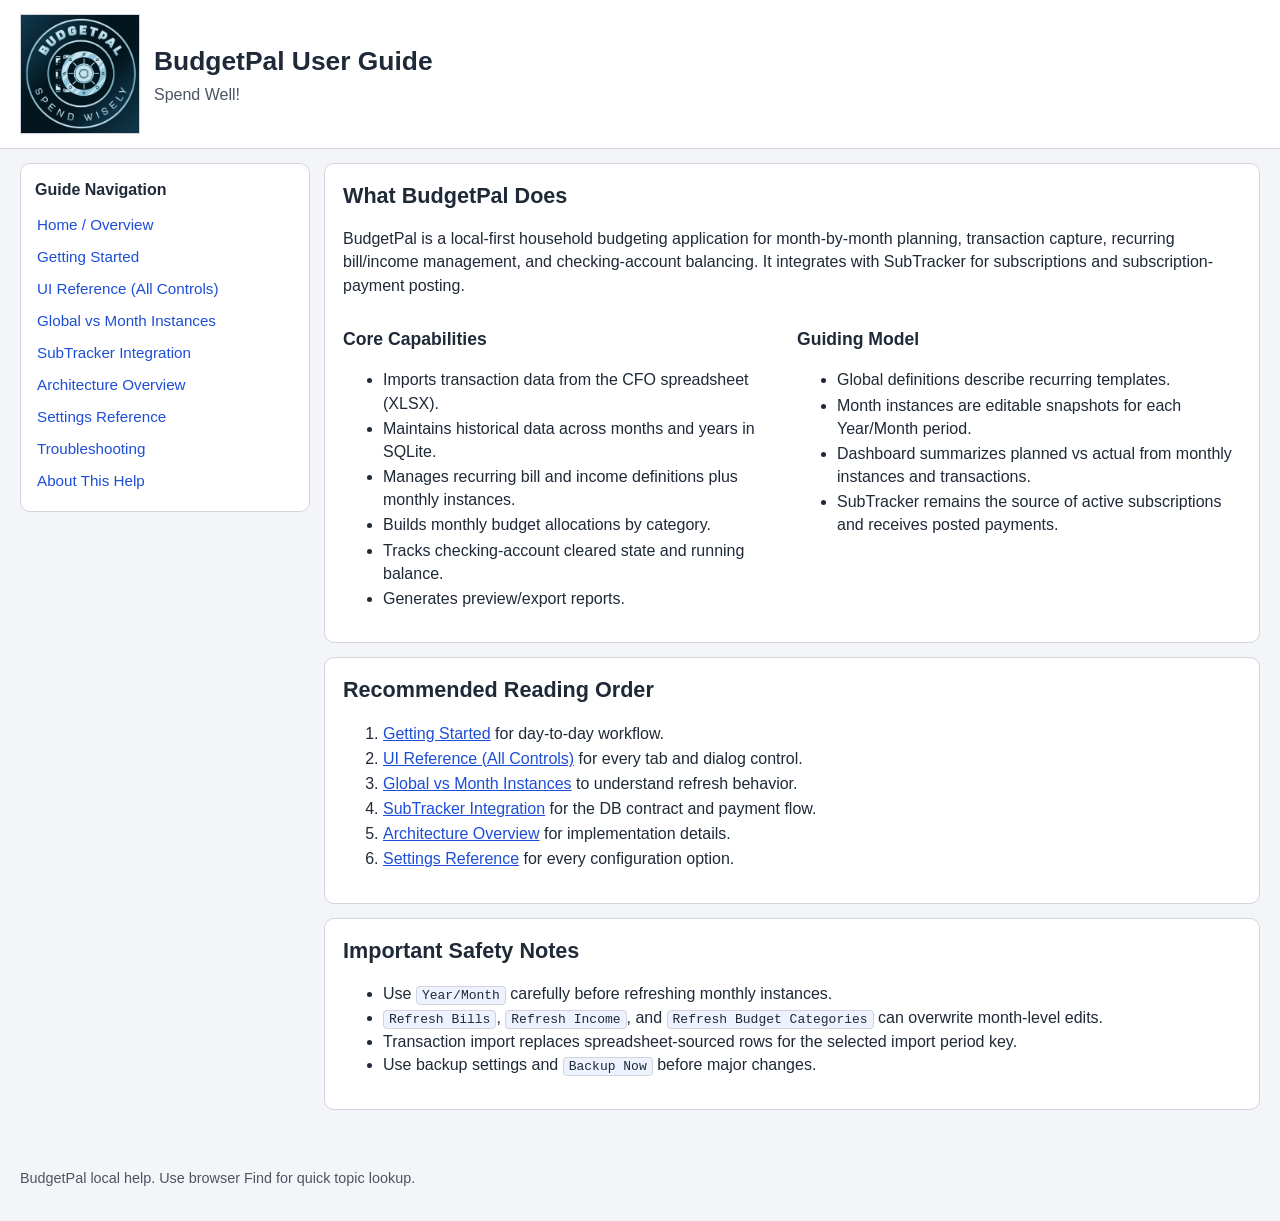
==== help/index.html @ 59052a3c "feat(settings+import): add categories export path setting, enforce non-creating import category mapp" ====
<!doctype html>
<html lang="en">
<head>
  <meta charset="utf-8">
  <meta name="viewport" content="width=device-width, initial-scale=1">
  <title>BudgetPal User Guide</title>
  <link rel="stylesheet" href="css/help.css">
</head>
<body>
  <header class="site-header">
    <div class="brand-row">
      <img src="assets/BudgetPal_Logo_Lg.png" alt="BudgetPal logo" class="brand-logo">
      <div class="brand-text">
        <h1>BudgetPal User Guide</h1>
        <p>Spend Well!</p>
      </div>
    </div>
  </header>

  <div class="layout">
    <aside class="sidebar">
      <h2>Guide Navigation</h2>

  <nav>
    <a href="index.html">Home / Overview</a>
    <a href="getting_started.html">Getting Started</a>
    <a href="ui_reference.html">UI Reference (All Controls)</a>
    <a href="global_month_model.html">Global vs Month Instances</a>
    <a href="subtracker_integration.html">SubTracker Integration</a>
    <a href="architecture.html">Architecture Overview</a>
    <a href="settings_reference.html">Settings Reference</a>
    <a href="troubleshooting.html">Troubleshooting</a>
    <a href="about_help.html">About This Help</a>
  </nav>
    </aside>

    <main class="content">
      <section class="card">
        <h2>What BudgetPal Does</h2>
        <p>
          BudgetPal is a local-first household budgeting application for month-by-month planning,
          transaction capture, recurring bill/income management, and checking-account balancing.
          It integrates with SubTracker for subscriptions and subscription-payment posting.
        </p>
        <div class="grid-2">
          <div>
            <h3>Core Capabilities</h3>
            <ul class="tight">
              <li>Imports transaction data from the CFO spreadsheet (XLSX).</li>
              <li>Maintains historical data across months and years in SQLite.</li>
              <li>Manages recurring bill and income definitions plus monthly instances.</li>
              <li>Builds monthly budget allocations by category.</li>
              <li>Tracks checking-account cleared state and running balance.</li>
              <li>Generates preview/export reports.</li>
            </ul>
          </div>
          <div>
            <h3>Guiding Model</h3>
            <ul class="tight">
              <li>Global definitions describe recurring templates.</li>
              <li>Month instances are editable snapshots for each Year/Month period.</li>
              <li>Dashboard summarizes planned vs actual from monthly instances and transactions.</li>
              <li>SubTracker remains the source of active subscriptions and receives posted payments.</li>
            </ul>
          </div>
        </div>
      </section>

      <section class="card">
        <h2>Recommended Reading Order</h2>
        <ol class="tight">
          <li><a href="getting_started.html">Getting Started</a> for day-to-day workflow.</li>
          <li><a href="ui_reference.html">UI Reference (All Controls)</a> for every tab and dialog control.</li>
          <li><a href="global_month_model.html">Global vs Month Instances</a> to understand refresh behavior.</li>
          <li><a href="subtracker_integration.html">SubTracker Integration</a> for the DB contract and payment flow.</li>
          <li><a href="architecture.html">Architecture Overview</a> for implementation details.</li>
          <li><a href="settings_reference.html">Settings Reference</a> for every configuration option.</li>
        </ol>
      </section>

      <section class="card">
        <h2>Important Safety Notes</h2>
        <ul>
          <li>Use <code>Year/Month</code> carefully before refreshing monthly instances.</li>
          <li><code>Refresh Bills</code>, <code>Refresh Income</code>, and <code>Refresh Budget Categories</code> can overwrite month-level edits.</li>
          <li>Transaction import replaces spreadsheet-sourced rows for the selected import period key.</li>
          <li>Use backup settings and <code>Backup Now</code> before major changes.</li>
        </ul>
      </section>
    </main>
  </div>

  <footer>
    <p>BudgetPal local help. Use browser Find for quick topic lookup.</p>
  </footer>
</body>
</html>
---- help/css/help.css ----
:root {
  --bg: #f4f5f8;
  --panel: #ffffff;
  --ink: #1f2937;
  --muted: #4b5563;
  --line: #d1d5db;
  --brand: #ea580c;
  --brand-soft: #fff7ed;
  --link: #1d4ed8;
}

* { box-sizing: border-box; }

body {
  margin: 0;
  background: var(--bg);
  color: var(--ink);
  font-family: "Helvetica Neue", Helvetica, Arial, sans-serif;
  line-height: 1.45;
}

.site-header {
  background: var(--panel);
  border-bottom: 1px solid var(--line);
  padding: 14px 20px;
}

.brand-row {
  max-width: 1320px;
  margin: 0 auto;
  display: flex;
  align-items: center;
  gap: 14px;
}

.brand-logo {
  width: 120px;
  height: auto;
  display: block;
  border: 1px solid var(--line);
  background: #fff;
}

.brand-text h1 {
  margin: 0;
  font-size: 1.65rem;
}

.brand-text p {
  margin: 2px 0 0 0;
  color: var(--muted);
  font-size: 1rem;
}

.layout {
  max-width: 1320px;
  margin: 0 auto;
  display: grid;
  grid-template-columns: 290px minmax(0, 1fr);
  gap: 14px;
  padding: 14px 20px 30px 20px;
}

.sidebar {
  background: var(--panel);
  border: 1px solid var(--line);
  border-radius: 10px;
  padding: 14px;
  position: sticky;
  top: 14px;
  align-self: start;
}

.sidebar h2 {
  margin: 0 0 8px 0;
  font-size: 1rem;
}

.sidebar nav a {
  display: block;
  padding: 5px 2px;
  color: var(--link);
  text-decoration: none;
  font-size: 0.95rem;
}

.sidebar nav a:hover,
.sidebar nav a:focus { text-decoration: underline; }

.content { min-width: 0; }

.card {
  background: var(--panel);
  border: 1px solid var(--line);
  border-radius: 10px;
  padding: 16px 18px;
  margin: 0 0 14px 0;
}

.card h2,
.card h3,
.card h4 {
  margin-top: 0;
  margin-bottom: 10px;
}

.card h2 { font-size: 1.35rem; }
.card h3 { font-size: 1.1rem; margin-top: 14px; }

.grid-2 {
  display: grid;
  grid-template-columns: repeat(2, minmax(0, 1fr));
  gap: 10px;
}

.table-wrap { overflow-x: auto; }

table {
  width: 100%;
  border-collapse: collapse;
  margin: 8px 0;
}

th, td {
  border: 1px solid var(--line);
  text-align: left;
  vertical-align: top;
  padding: 8px 10px;
  font-size: 0.94rem;
}

th { background: #f3f4f6; }

ul.tight li,
ol.tight li { margin: 2px 0; }

code {
  background: #eef2ff;
  border: 1px solid var(--line);
  border-radius: 4px;
  padding: 1px 5px;
}

a { color: var(--link); }

.note {
  border-left: 4px solid var(--brand);
  background: var(--brand-soft);
  padding: 10px 12px;
  margin: 10px 0;
  border-radius: 6px;
}

footer {
  max-width: 1320px;
  margin: 0 auto;
  color: var(--muted);
  font-size: 0.9rem;
  padding: 0 20px 20px 20px;
}

@media (max-width: 1024px) {
  .layout { grid-template-columns: 1fr; }
  .sidebar { position: static; }
  .grid-2 { grid-template-columns: 1fr; }
}
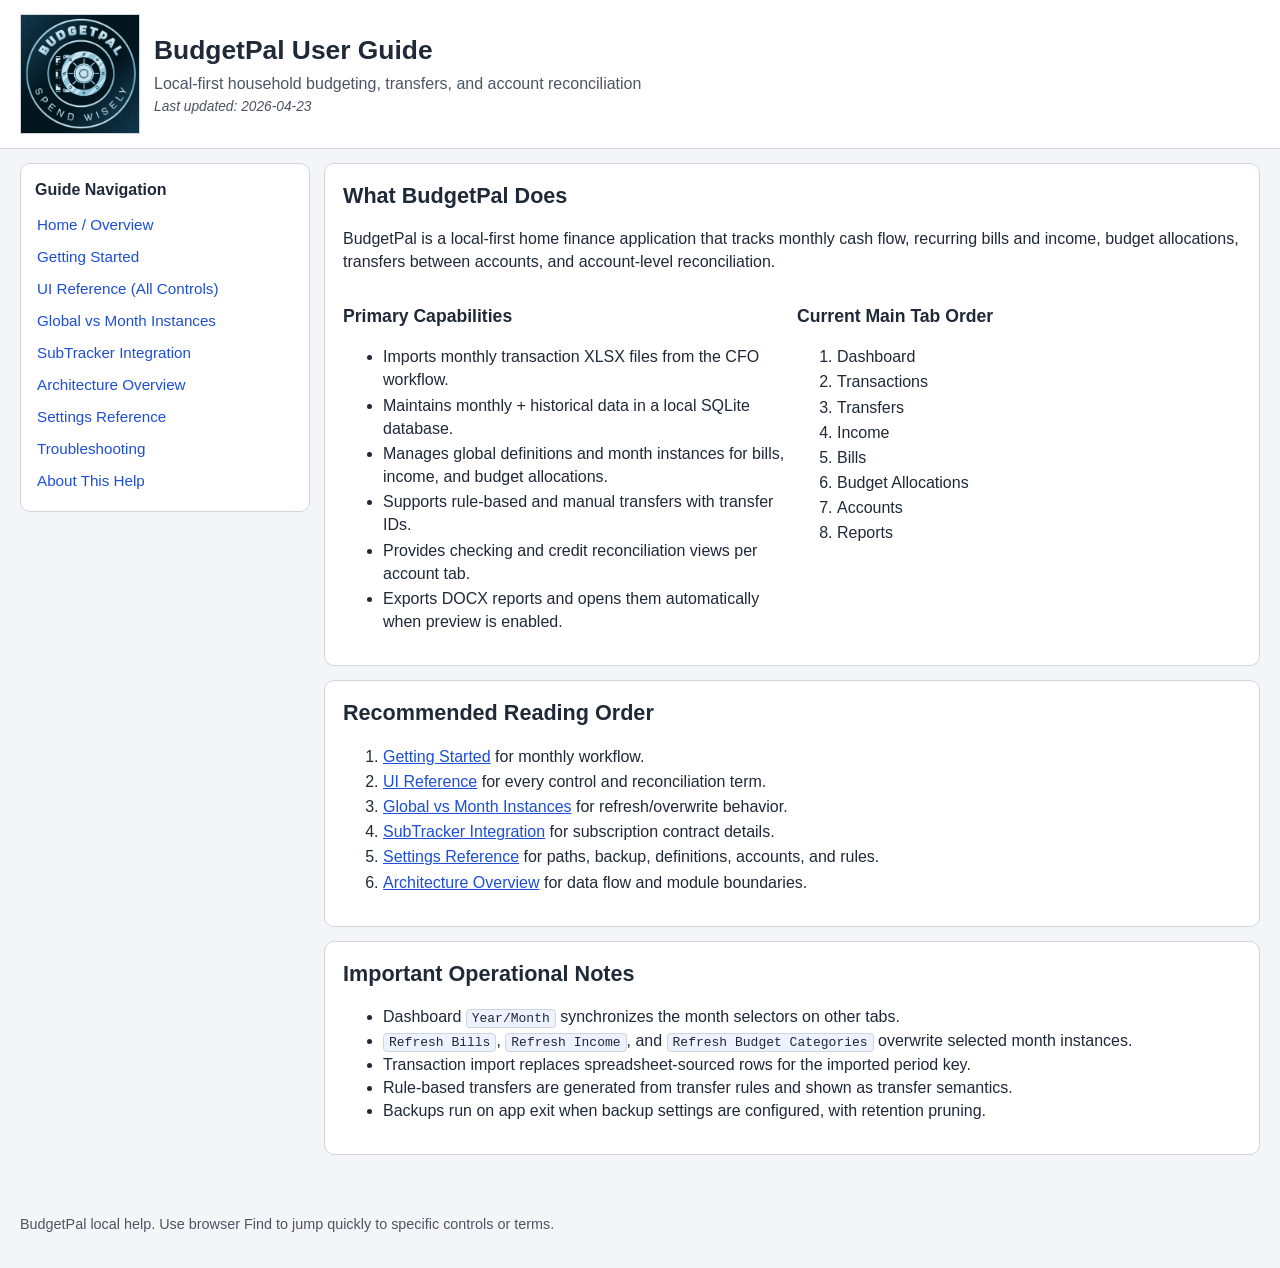
==== commit d32e24c2: "Template export: use typed, alphabetized category dropdowns in transactions template Optional longer" ====
--- a/help/index.html
+++ b/help/index.html
@@ -12,7 +12,8 @@
       <img src="assets/BudgetPal_Logo_Lg.png" alt="BudgetPal logo" class="brand-logo">
       <div class="brand-text">
         <h1>BudgetPal User Guide</h1>
-        <p>Spend Well!</p>
+        <p>Local-first household budgeting, transfers, and account reconciliation</p>
+        <p class="last-updated">Last updated: 2026-04-23</p>
       </div>
     </div>
   </header>
@@ -20,48 +21,51 @@
   <div class="layout">
     <aside class="sidebar">
       <h2>Guide Navigation</h2>
-
-  <nav>
-    <a href="index.html">Home / Overview</a>
-    <a href="getting_started.html">Getting Started</a>
-    <a href="ui_reference.html">UI Reference (All Controls)</a>
-    <a href="global_month_model.html">Global vs Month Instances</a>
-    <a href="subtracker_integration.html">SubTracker Integration</a>
-    <a href="architecture.html">Architecture Overview</a>
-    <a href="settings_reference.html">Settings Reference</a>
-    <a href="troubleshooting.html">Troubleshooting</a>
-    <a href="about_help.html">About This Help</a>
-  </nav>
+      <nav>
+        <a href="index.html">Home / Overview</a>
+        <a href="getting_started.html">Getting Started</a>
+        <a href="ui_reference.html">UI Reference (All Controls)</a>
+        <a href="global_month_model.html">Global vs Month Instances</a>
+        <a href="subtracker_integration.html">SubTracker Integration</a>
+        <a href="architecture.html">Architecture Overview</a>
+        <a href="settings_reference.html">Settings Reference</a>
+        <a href="troubleshooting.html">Troubleshooting</a>
+        <a href="about_help.html">About This Help</a>
+      </nav>
     </aside>
 
     <main class="content">
       <section class="card">
         <h2>What BudgetPal Does</h2>
         <p>
-          BudgetPal is a local-first household budgeting application for month-by-month planning,
-          transaction capture, recurring bill/income management, and checking-account balancing.
-          It integrates with SubTracker for subscriptions and subscription-payment posting.
+          BudgetPal is a local-first home finance application that tracks monthly cash flow,
+          recurring bills and income, budget allocations, transfers between accounts,
+          and account-level reconciliation.
         </p>
         <div class="grid-2">
           <div>
-            <h3>Core Capabilities</h3>
+            <h3>Primary Capabilities</h3>
             <ul class="tight">
-              <li>Imports transaction data from the CFO spreadsheet (XLSX).</li>
-              <li>Maintains historical data across months and years in SQLite.</li>
-              <li>Manages recurring bill and income definitions plus monthly instances.</li>
-              <li>Builds monthly budget allocations by category.</li>
-              <li>Tracks checking-account cleared state and running balance.</li>
-              <li>Generates preview/export reports.</li>
+              <li>Imports monthly transaction XLSX files from the CFO workflow.</li>
+              <li>Maintains monthly + historical data in a local SQLite database.</li>
+              <li>Manages global definitions and month instances for bills, income, and budget allocations.</li>
+              <li>Supports rule-based and manual transfers with transfer IDs.</li>
+              <li>Provides checking and credit reconciliation views per account tab.</li>
+              <li>Exports DOCX reports and opens them automatically when preview is enabled.</li>
             </ul>
           </div>
           <div>
-            <h3>Guiding Model</h3>
-            <ul class="tight">
-              <li>Global definitions describe recurring templates.</li>
-              <li>Month instances are editable snapshots for each Year/Month period.</li>
-              <li>Dashboard summarizes planned vs actual from monthly instances and transactions.</li>
-              <li>SubTracker remains the source of active subscriptions and receives posted payments.</li>
-            </ul>
+            <h3>Current Main Tab Order</h3>
+            <ol class="tight">
+              <li>Dashboard</li>
+              <li>Transactions</li>
+              <li>Transfers</li>
+              <li>Income</li>
+              <li>Bills</li>
+              <li>Budget Allocations</li>
+              <li>Accounts</li>
+              <li>Reports</li>
+            </ol>
           </div>
         </div>
       </section>
@@ -69,29 +73,30 @@
       <section class="card">
         <h2>Recommended Reading Order</h2>
         <ol class="tight">
-          <li><a href="getting_started.html">Getting Started</a> for day-to-day workflow.</li>
-          <li><a href="ui_reference.html">UI Reference (All Controls)</a> for every tab and dialog control.</li>
-          <li><a href="global_month_model.html">Global vs Month Instances</a> to understand refresh behavior.</li>
-          <li><a href="subtracker_integration.html">SubTracker Integration</a> for the DB contract and payment flow.</li>
-          <li><a href="architecture.html">Architecture Overview</a> for implementation details.</li>
-          <li><a href="settings_reference.html">Settings Reference</a> for every configuration option.</li>
+          <li><a href="getting_started.html">Getting Started</a> for monthly workflow.</li>
+          <li><a href="ui_reference.html">UI Reference</a> for every control and reconciliation term.</li>
+          <li><a href="global_month_model.html">Global vs Month Instances</a> for refresh/overwrite behavior.</li>
+          <li><a href="subtracker_integration.html">SubTracker Integration</a> for subscription contract details.</li>
+          <li><a href="settings_reference.html">Settings Reference</a> for paths, backup, definitions, accounts, and rules.</li>
+          <li><a href="architecture.html">Architecture Overview</a> for data flow and module boundaries.</li>
         </ol>
       </section>
 
       <section class="card">
-        <h2>Important Safety Notes</h2>
+        <h2>Important Operational Notes</h2>
         <ul>
-          <li>Use <code>Year/Month</code> carefully before refreshing monthly instances.</li>
-          <li><code>Refresh Bills</code>, <code>Refresh Income</code>, and <code>Refresh Budget Categories</code> can overwrite month-level edits.</li>
-          <li>Transaction import replaces spreadsheet-sourced rows for the selected import period key.</li>
-          <li>Use backup settings and <code>Backup Now</code> before major changes.</li>
+          <li>Dashboard <code>Year/Month</code> synchronizes the month selectors on other tabs.</li>
+          <li><code>Refresh Bills</code>, <code>Refresh Income</code>, and <code>Refresh Budget Categories</code> overwrite selected month instances.</li>
+          <li>Transaction import replaces spreadsheet-sourced rows for the imported period key.</li>
+          <li>Rule-based transfers are generated from transfer rules and shown as transfer semantics.</li>
+          <li>Backups run on app exit when backup settings are configured, with retention pruning.</li>
         </ul>
       </section>
     </main>
   </div>
 
   <footer>
-    <p>BudgetPal local help. Use browser Find for quick topic lookup.</p>
+    <p>BudgetPal local help. Use browser Find to jump quickly to specific controls or terms.</p>
   </footer>
 </body>
 </html>
--- a/help/css/help.css
+++ b/help/css/help.css
@@ -50,6 +50,13 @@
   margin: 2px 0 0 0;
   color: var(--muted);
   font-size: 1rem;
+}
+
+.brand-text .last-updated {
+  margin: 2px 0 0 0;
+  color: var(--muted);
+  font-size: 0.86rem;
+  font-style: italic;
 }
 
 .layout {
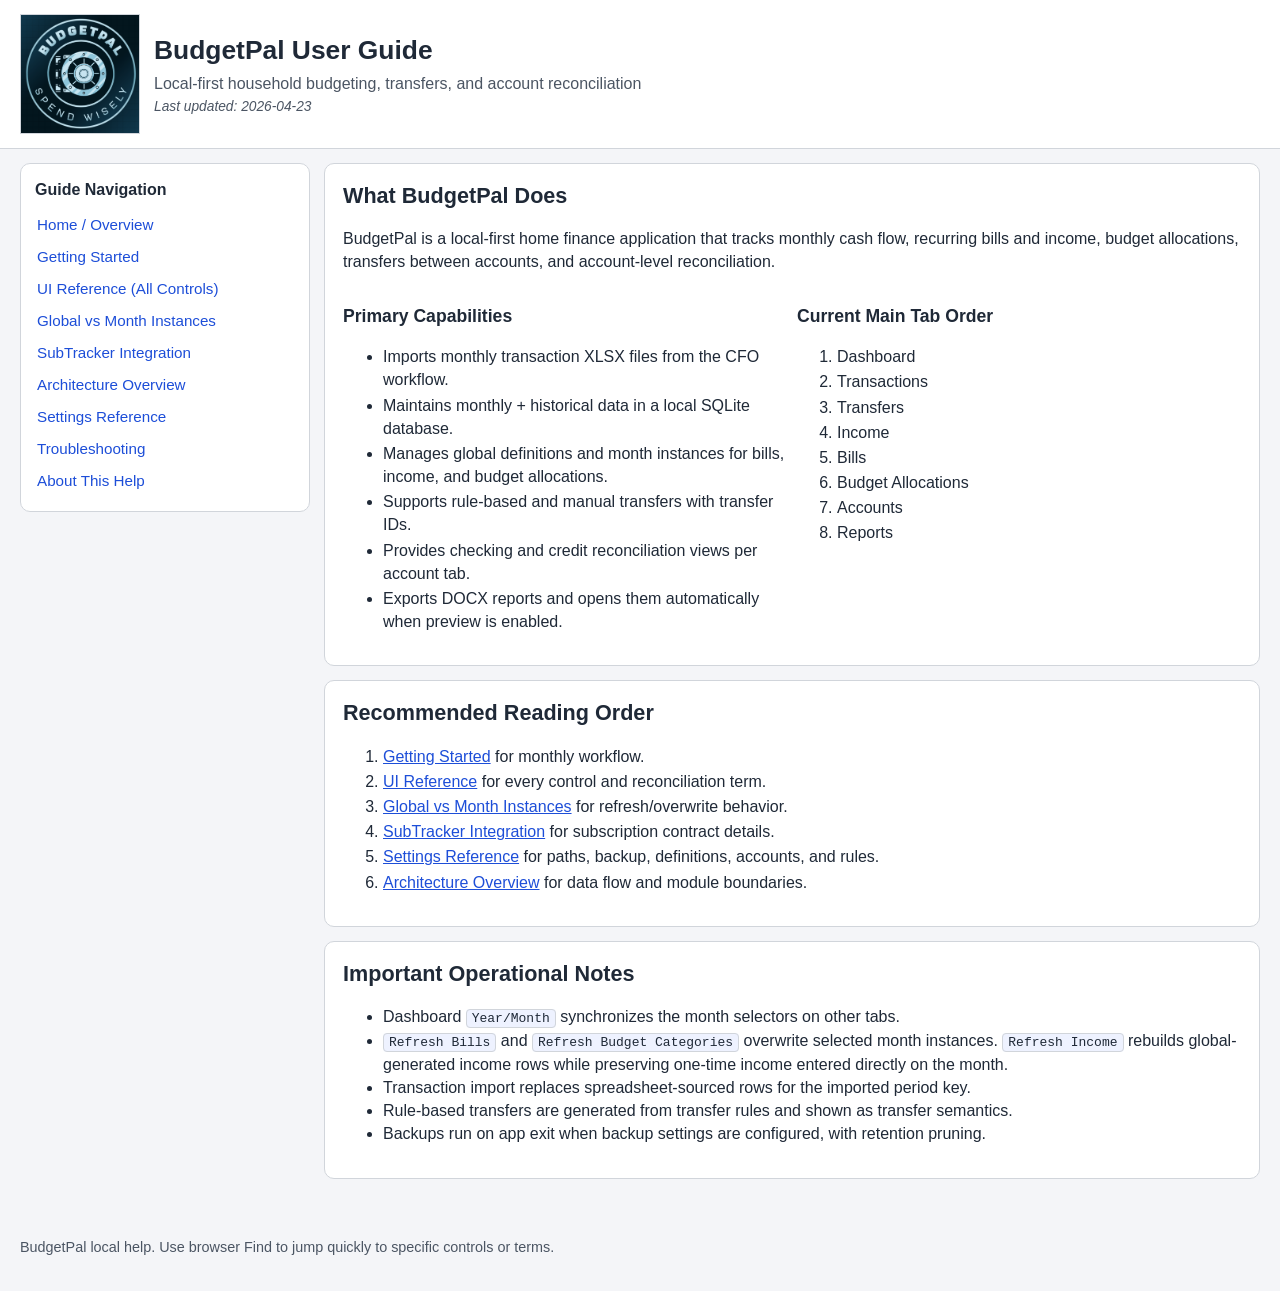
==== commit b5ad8d73: "chore(help) Update help file to reflect  one-time income and credit card clearing" ====
--- a/help/index.html
+++ b/help/index.html
@@ -86,7 +86,7 @@
         <h2>Important Operational Notes</h2>
         <ul>
           <li>Dashboard <code>Year/Month</code> synchronizes the month selectors on other tabs.</li>
-          <li><code>Refresh Bills</code>, <code>Refresh Income</code>, and <code>Refresh Budget Categories</code> overwrite selected month instances.</li>
+          <li><code>Refresh Bills</code> and <code>Refresh Budget Categories</code> overwrite selected month instances. <code>Refresh Income</code> rebuilds global-generated income rows while preserving one-time income entered directly on the month.</li>
           <li>Transaction import replaces spreadsheet-sourced rows for the imported period key.</li>
           <li>Rule-based transfers are generated from transfer rules and shown as transfer semantics.</li>
           <li>Backups run on app exit when backup settings are configured, with retention pruning.</li>
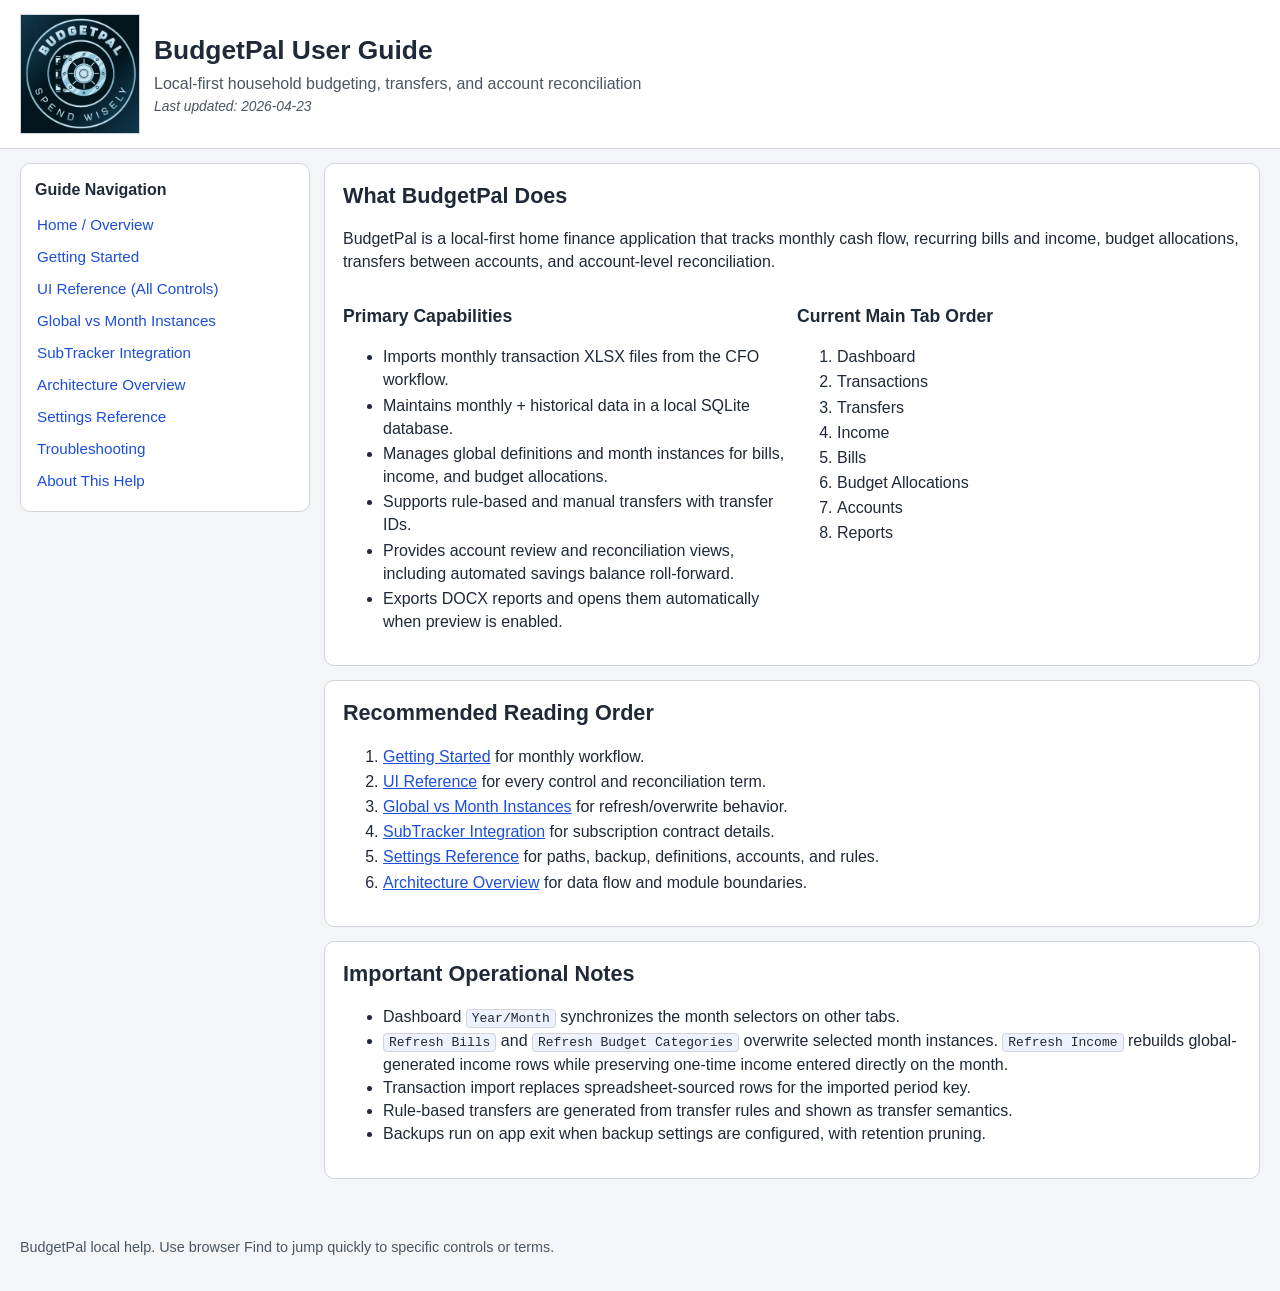
==== commit 9707467a: "Automate savings balances and one-time income deposits - Create linked account deposit transactions " ====
--- a/help/index.html
+++ b/help/index.html
@@ -50,7 +50,7 @@
               <li>Maintains monthly + historical data in a local SQLite database.</li>
               <li>Manages global definitions and month instances for bills, income, and budget allocations.</li>
               <li>Supports rule-based and manual transfers with transfer IDs.</li>
-              <li>Provides checking and credit reconciliation views per account tab.</li>
+              <li>Provides account review and reconciliation views, including automated savings balance roll-forward.</li>
               <li>Exports DOCX reports and opens them automatically when preview is enabled.</li>
             </ul>
           </div>
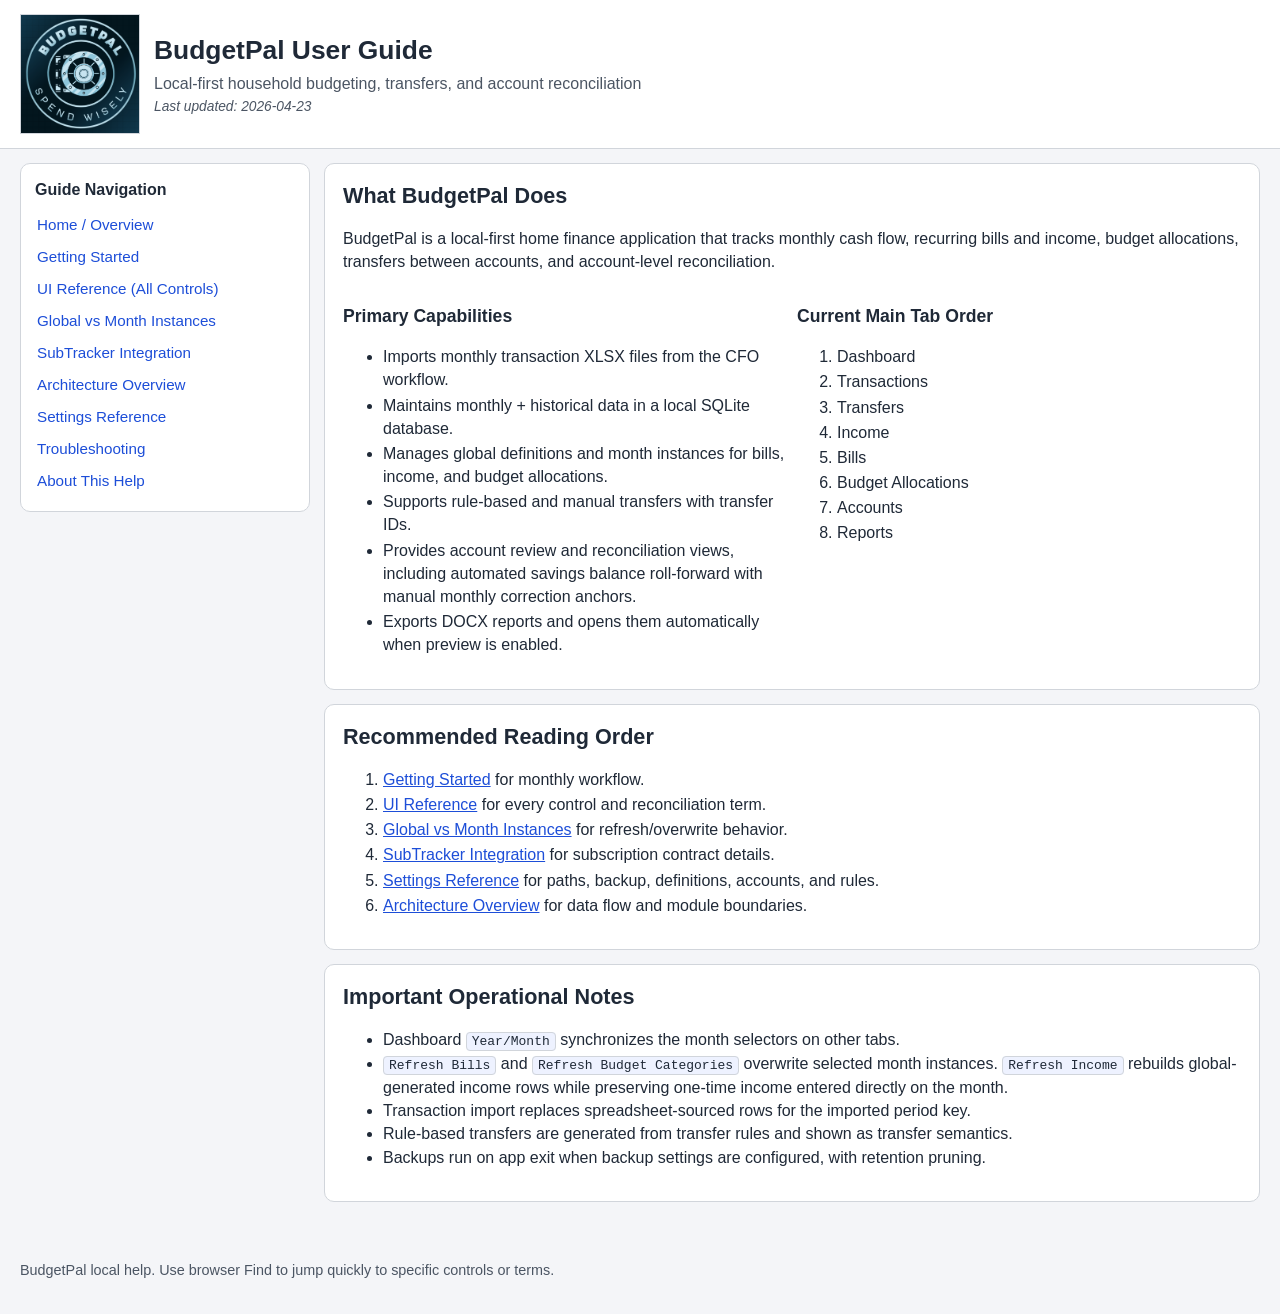
==== commit 6f0a1742: "feat(accounts) Add savings beginning balance override reset Allow savings account beginning balances" ====
--- a/help/index.html
+++ b/help/index.html
@@ -50,7 +50,7 @@
               <li>Maintains monthly + historical data in a local SQLite database.</li>
               <li>Manages global definitions and month instances for bills, income, and budget allocations.</li>
               <li>Supports rule-based and manual transfers with transfer IDs.</li>
-              <li>Provides account review and reconciliation views, including automated savings balance roll-forward.</li>
+              <li>Provides account review and reconciliation views, including automated savings balance roll-forward with manual monthly correction anchors.</li>
               <li>Exports DOCX reports and opens them automatically when preview is enabled.</li>
             </ul>
           </div>
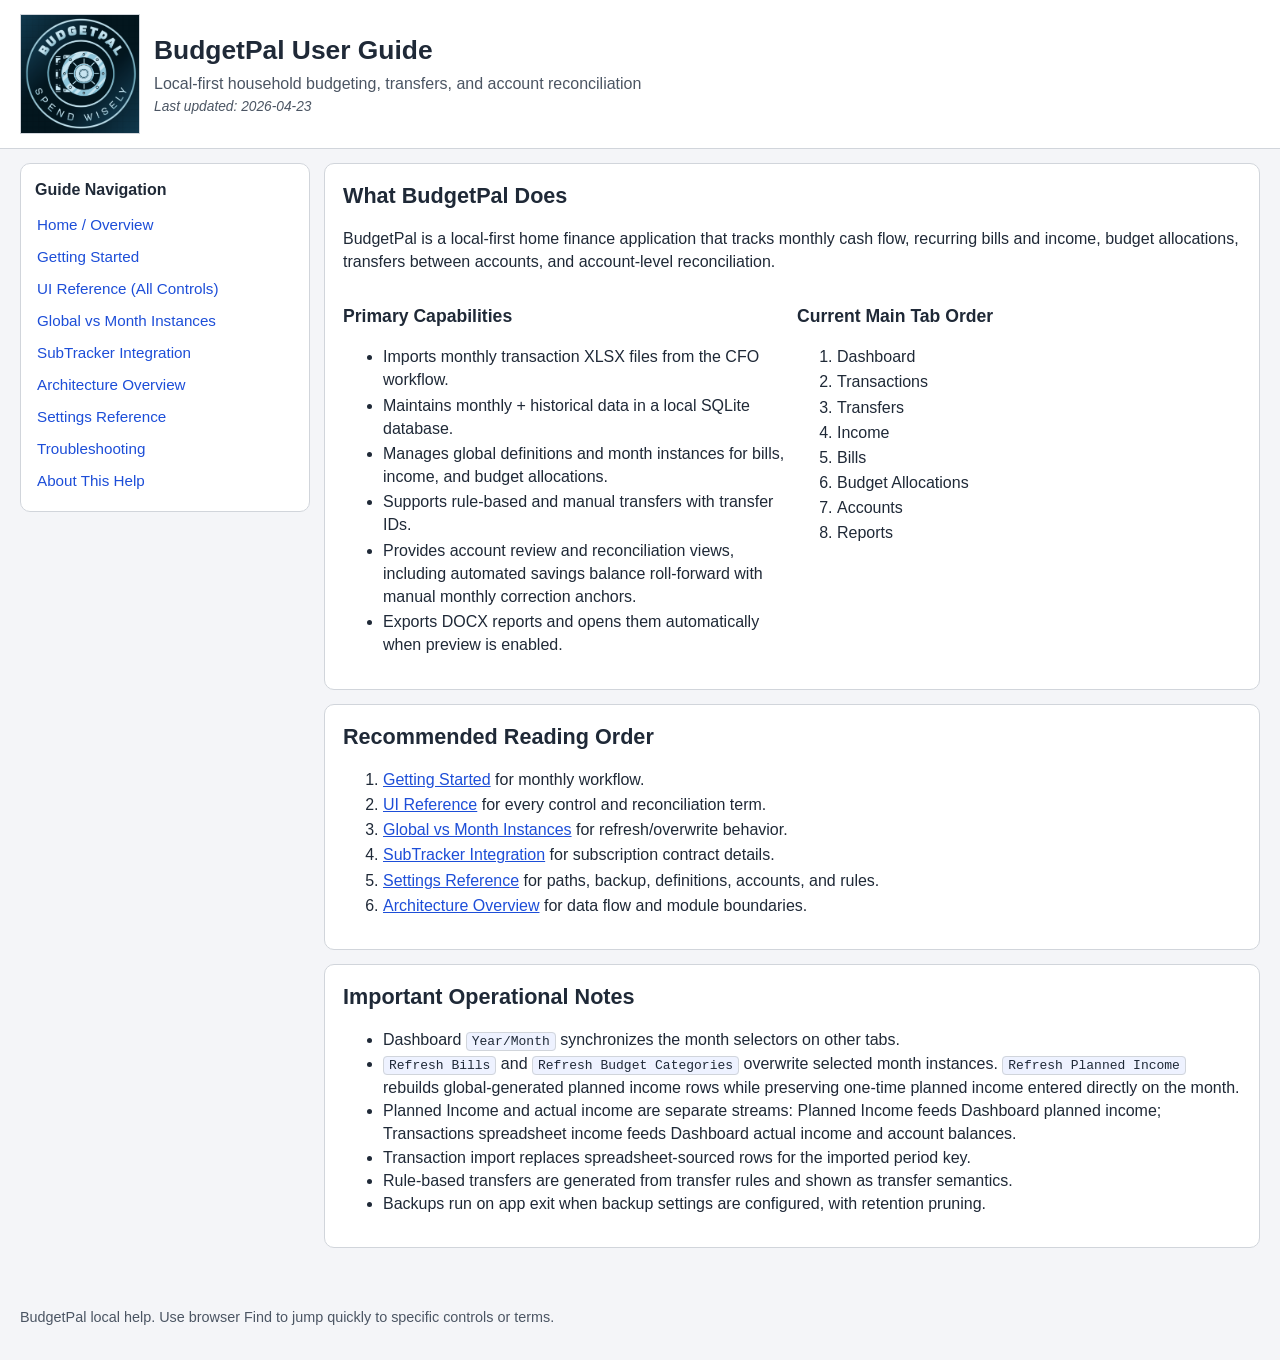
==== commit ad385159: "fix(income) Separate planned income from actual transactions Rename the Income tab to Planned Income" ====
--- a/help/index.html
+++ b/help/index.html
@@ -86,7 +86,8 @@
         <h2>Important Operational Notes</h2>
         <ul>
           <li>Dashboard <code>Year/Month</code> synchronizes the month selectors on other tabs.</li>
-          <li><code>Refresh Bills</code> and <code>Refresh Budget Categories</code> overwrite selected month instances. <code>Refresh Income</code> rebuilds global-generated income rows while preserving one-time income entered directly on the month.</li>
+          <li><code>Refresh Bills</code> and <code>Refresh Budget Categories</code> overwrite selected month instances. <code>Refresh Planned Income</code> rebuilds global-generated planned income rows while preserving one-time planned income entered directly on the month.</li>
+          <li>Planned Income and actual income are separate streams: Planned Income feeds Dashboard planned income; Transactions spreadsheet income feeds Dashboard actual income and account balances.</li>
           <li>Transaction import replaces spreadsheet-sourced rows for the imported period key.</li>
           <li>Rule-based transfers are generated from transfer rules and shown as transfer semantics.</li>
           <li>Backups run on app exit when backup settings are configured, with retention pruning.</li>
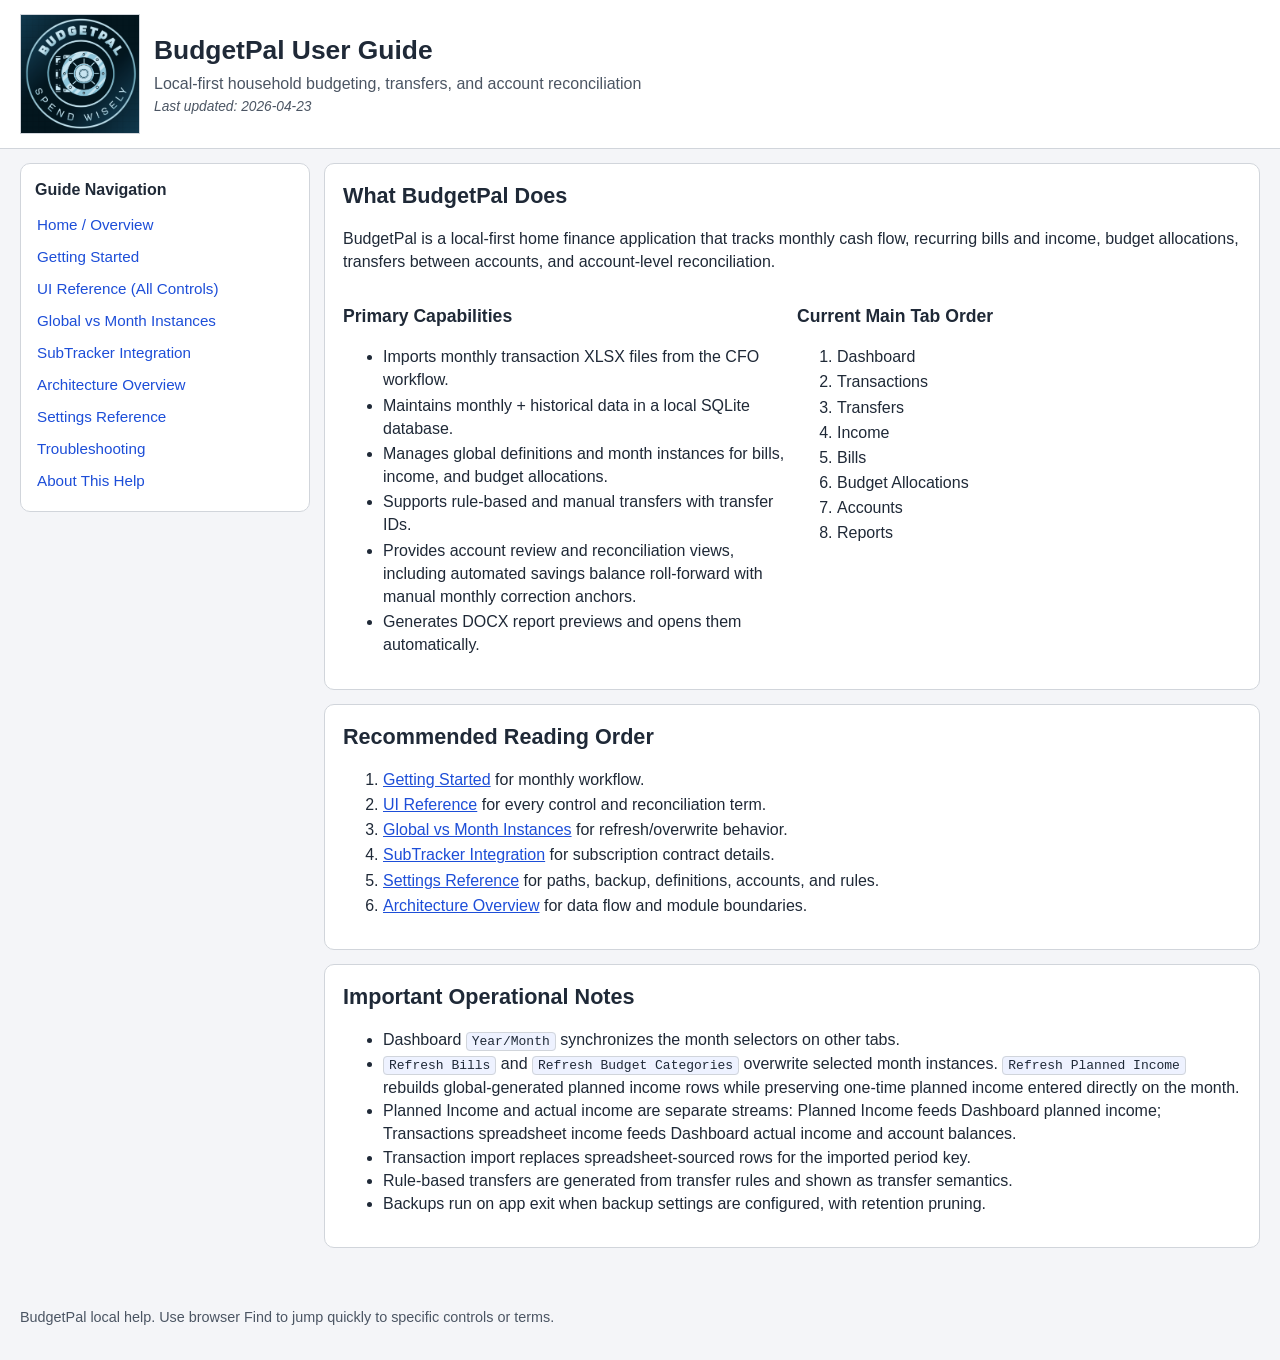
==== commit 17971b7b: "fix(tranactions and reports) Preserve cleared transactions and streamline report previews Preserve c" ====
--- a/help/index.html
+++ b/help/index.html
@@ -51,7 +51,7 @@
               <li>Manages global definitions and month instances for bills, income, and budget allocations.</li>
               <li>Supports rule-based and manual transfers with transfer IDs.</li>
               <li>Provides account review and reconciliation views, including automated savings balance roll-forward with manual monthly correction anchors.</li>
-              <li>Exports DOCX reports and opens them automatically when preview is enabled.</li>
+              <li>Generates DOCX report previews and opens them automatically.</li>
             </ul>
           </div>
           <div>
